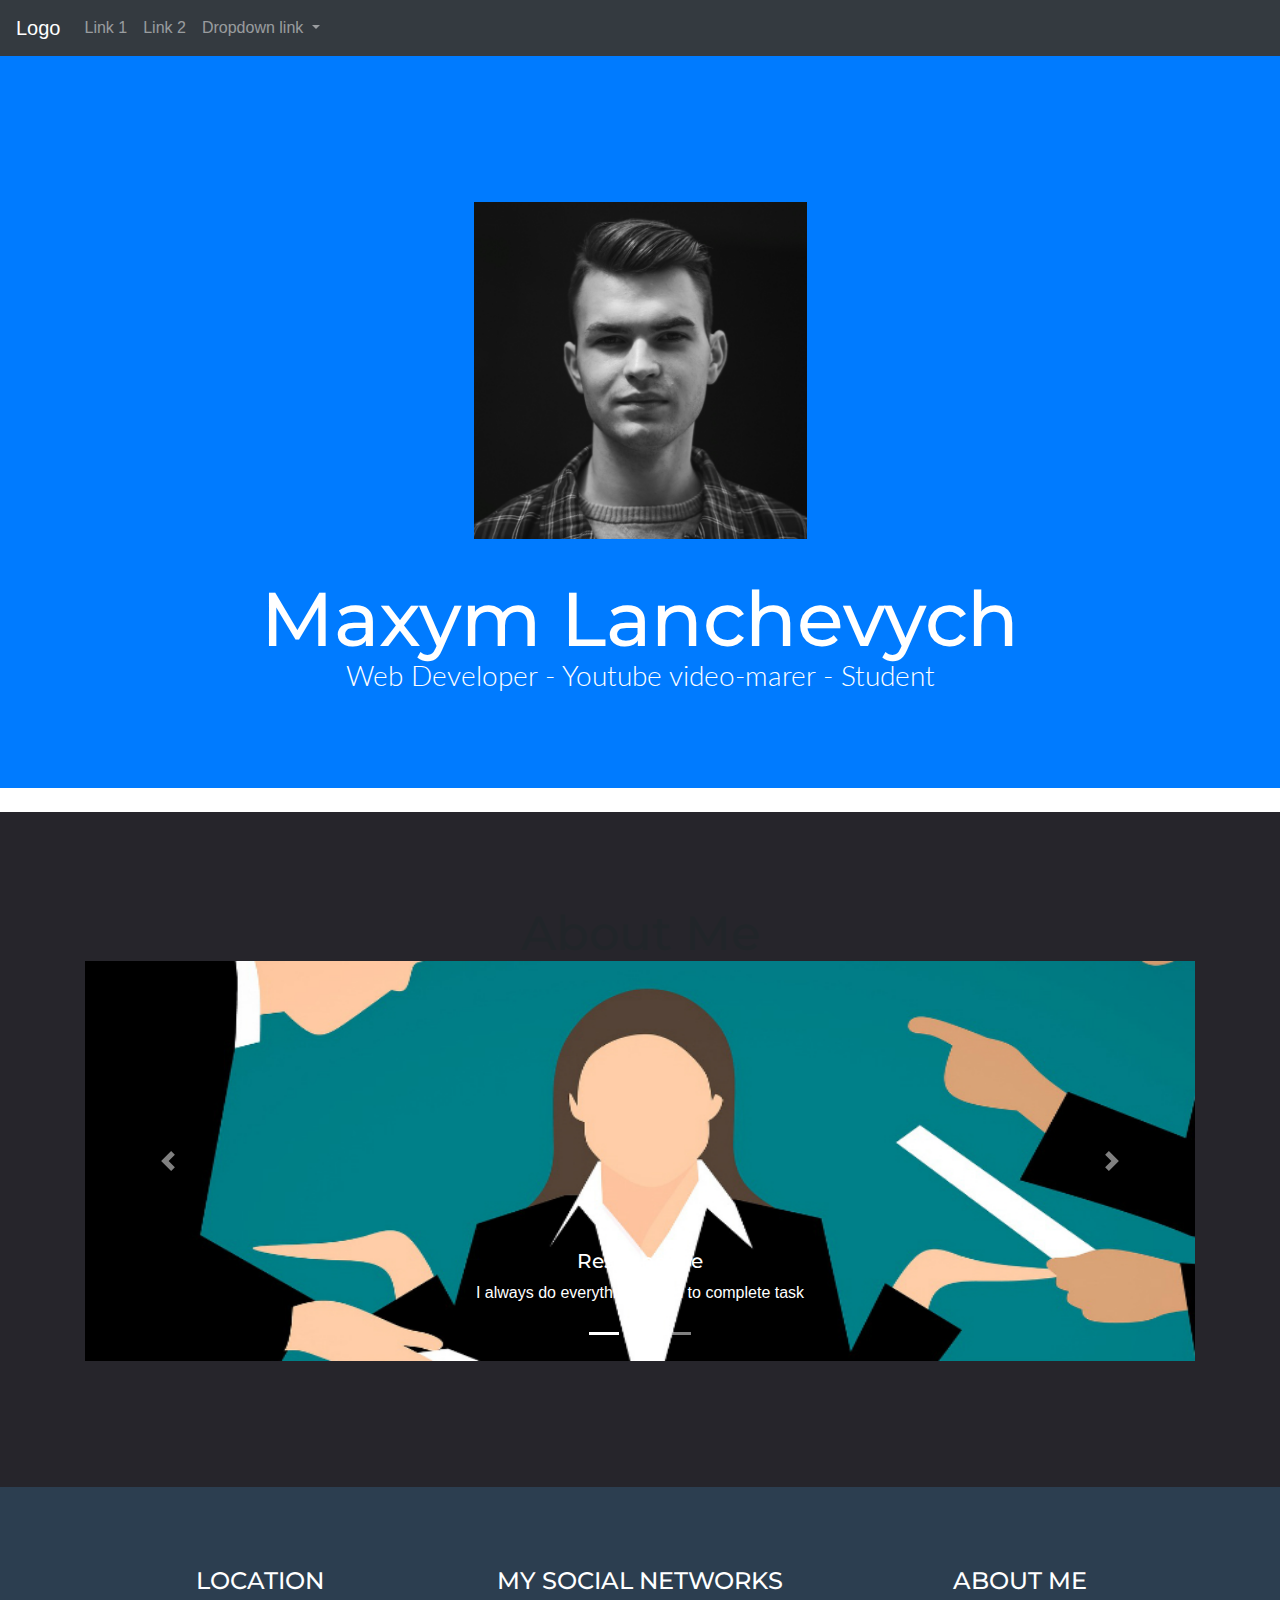
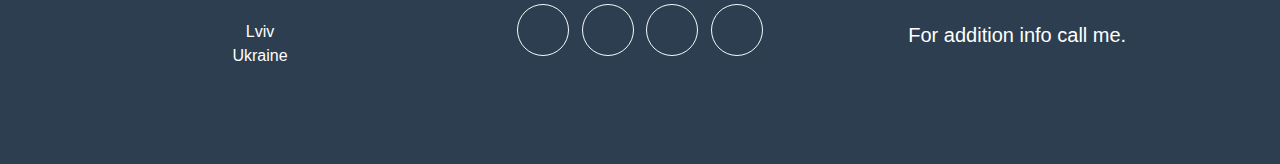
==== index.html @ 217faaae "Add base project with first page" ====
<!DOCTYPE html>
<!doctype html>
<html lang="en">
  <head>
    <meta charset="utf-8">
    <meta name="viewport" content="width=device-width, initial-scale=1, shrink-to-fit=no">
    <link rel="stylesheet" href="css\index.css">
    <link rel="stylesheet" href="css\bootstrap.min.css">
    <link rel="stylesheet" href="https://stackpath.bootstrapcdn.com/bootstrap/4.5.2/css/bootstrap.min.css" integrity="sha384-JcKb8q3iqJ61gNV9KGb8thSsNjpSL0n8PARn9HuZOnIxN0hoP+VmmDGMN5t9UJ0Z" crossorigin="anonymous">

    <title>Hello, world!</title>
  </head>
  <body>
    <nav class="navbar navbar-expand-sm bg-dark navbar-dark fixed-top">
      <a class="navbar-brand" href="#">Logo</a>
    
      <ul class="navbar-nav">
        <li class="nav-item">
          <a class="nav-link" href="#">Link 1</a>
        </li>
        <li class="nav-item">
          <a class="nav-link" href="#">Link 2</a>
        </li>
    
        <li class="nav-item dropdown">
          <a class="nav-link dropdown-toggle" href="#" id="navbardrop" data-toggle="dropdown">
            Dropdown link
          </a>
          <div class="dropdown-menu">
            <a class="dropdown-item" href="#">Link 1</a>
            <a class="dropdown-item" href="#">Link 2</a>
            <a class="dropdown-item" href="#">Link 3</a>
          </div>
        </li>
      </ul>
    </nav>
    <header class="masthead bg-primary text-white text-center">
      <div class="container"><img class="img-fluid d-block mx-auto mb-5" id = "mainPhoto" src="img\DSC07925-3.jpg">
          <h1>Maxym Lanchevych</h1>
          <h2 class="font-weight-light mb-0">Web Developer - Youtube video-marer - Student</h2>
      </div>
  </header>
    <br>
      <section class="AboutSection">
    <div class="container About">
      <h2 class="text-center">About Me</h2>
      <div id="carouselExampleIndicators" class="carousel slide" data-ride="carousel">
        <ol class="carousel-indicators">
          <li data-target="#carouselExampleIndicators" data-slide-to="0" class="active"></li>
          <li data-target="#carouselExampleIndicators" data-slide-to="1"></li>
          <li data-target="#carouselExampleIndicators" data-slide-to="2"></li>
        </ol>
        <div class="carousel-inner">
          <div class="carousel-item active">
            <img src="img\who-is-who2.jpg" class="d-block w-100 imgSet" alt="...">
            <div class="carousel-caption d-none d-md-block">
              <h5>Responsible</h5>
              <p> I always do everything I need to complete task </p>
            </div>
          </div>
          <div class="carousel-item">
            <img src="img\DSC07925-3.jpg" class="d-block w-100 imgSet" alt="...">
            <div class="carousel-caption d-none d-md-block">
              <h5>Second slide label</h5>
              <p>Praesent commodo cursus magna, vel scelerisque nisl consectetur.</p>
            </div>
          </div>
          <div class="carousel-item">
            <img src="img\DSC07925-3.jpg" class="d-block w-100 imgSet" alt="...">
            <div class="carousel-caption d-none d-md-block">
              <h5>Third slide label</h5>
              <p>Praesent commodo cursus magna, vel scelerisque nisl consectetur.</p>
            </div>
          </div>
        </div>
        <a class="carousel-control-prev" href="#carouselExampleIndicators" role="button" data-slide="prev">
          <span class="carousel-control-prev-icon" aria-hidden="true"></span>
          <span class="sr-only">Previous</span>
        </a>
        <a class="carousel-control-next" href="#carouselExampleIndicators" role="button" data-slide="next">
          <span class="carousel-control-next-icon" aria-hidden="true"></span>
          <span class="sr-only">Next</span>
        </a>
      </div>
    </div>
  </section>
    <footer class="footer text-center">
      <div class="container">
          <div class="row">
              <div class="col-md-4 mb-5 mb-lg-0">
                  <h4 class="text-uppercase mb-4">Location</h4>
                  <p>Lviv<br>Ukraine</p>
              </div>
              <div class="col-md-4 mb-5 mb-lg-0">
                  <h4 class="text-uppercase">My social networks</h4>
                  <ul class="list-inline">
                      <li class="list-inline-item"><a class="btn btn-outline-light btn-social text-center rounded-circle" role="button" href="#"><i class="fa fa-facebook fa-fw"></i></a></li>
                      <li class="list-inline-item"><a class="btn btn-outline-light btn-social text-center rounded-circle" role="button" href="#"><i class="fa fa-google-plus fa-fw"></i></a></li>
                      <li class="list-inline-item"><a class="btn btn-outline-light btn-social text-center rounded-circle" role="button" href="#"><i class="fa fa-twitter fa-fw"></i></a></li>
                      <li class="list-inline-item"><a class="btn btn-outline-light btn-social text-center rounded-circle" role="button" href="#"><i class="fa fa-dribbble fa-fw"></i></a></li>
                  </ul>
              </div>
              <div class="col-md-4">
                  <h4 class="text-uppercase mb-4">About Me</h4>
                  <p class="lead mb-0"><span>For addition info call me.&nbsp;</span></p>
              </div>
          </div>
      </div>
  </footer>
    <script src="js\index.js"></script>
    <script src="https://code.jquery.com/jquery-3.5.1.slim.min.js" integrity="sha384-DfXdz2htPH0lsSSs5nCTpuj/zy4C+OGpamoFVy38MVBnE+IbbVYUew+OrCXaRkfj" crossorigin="anonymous"></script>
    <script src="https://cdn.jsdelivr.net/npm/popper.js@1.16.1/dist/umd/popper.min.js" integrity="sha384-9/reFTGAW83EW2RDu2S0VKaIzap3H66lZH81PoYlFhbGU+6BZp6G7niu735Sk7lN" crossorigin="anonymous"></script>
    <script src="https://stackpath.bootstrapcdn.com/bootstrap/4.5.2/js/bootstrap.min.js" integrity="sha384-B4gt1jrGC7Jh4AgTPSdUtOBvfO8shuf57BaghqFfPlYxofvL8/KUEfYiJOMMV+rV" crossorigin="anonymous"></script>
  </body>
</html>
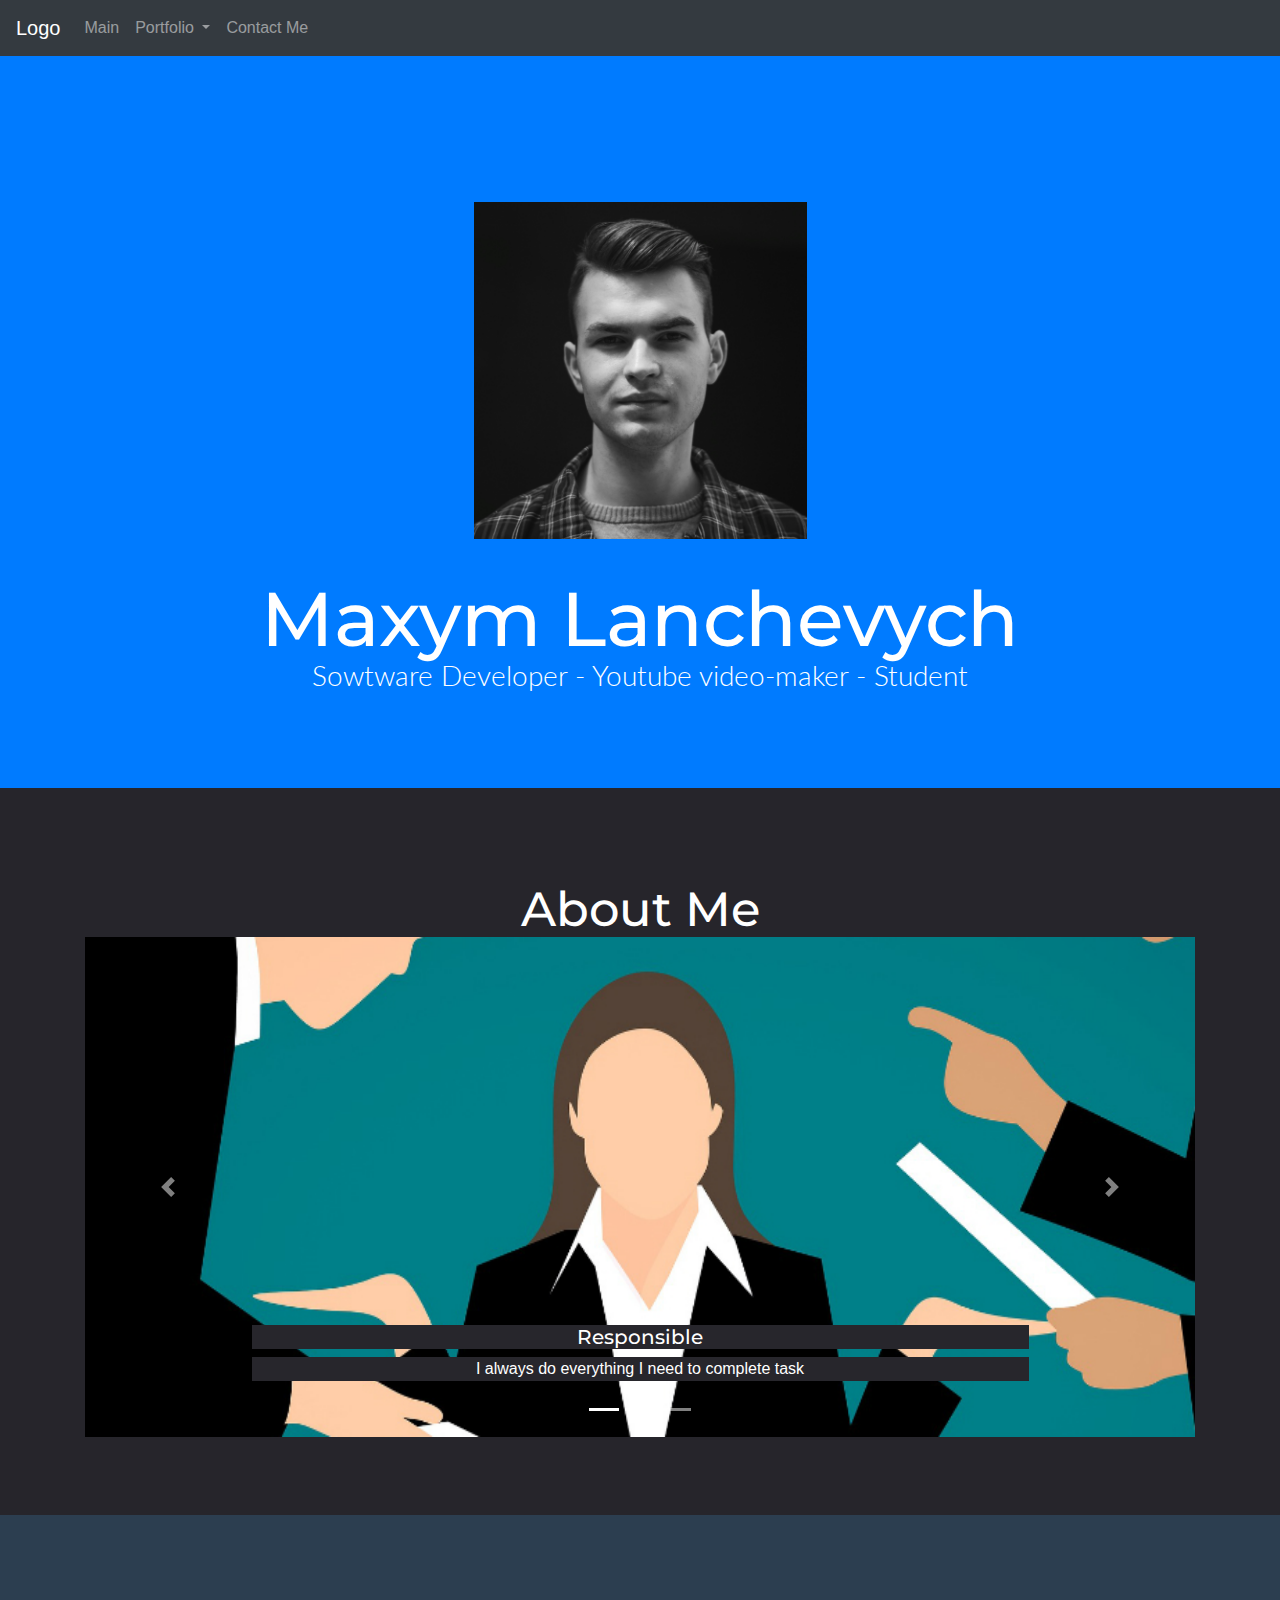
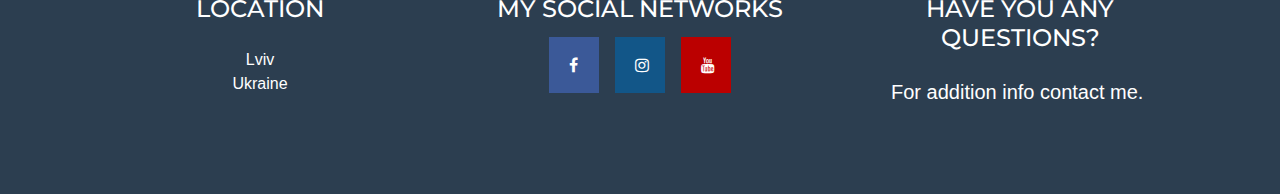
==== commit 7c079e38: "Fix main page" ====
--- a/index.html
+++ b/index.html
@@ -7,8 +7,8 @@
     <link rel="stylesheet" href="css\index.css">
     <link rel="stylesheet" href="css\bootstrap.min.css">
     <link rel="stylesheet" href="https://stackpath.bootstrapcdn.com/bootstrap/4.5.2/css/bootstrap.min.css" integrity="sha384-JcKb8q3iqJ61gNV9KGb8thSsNjpSL0n8PARn9HuZOnIxN0hoP+VmmDGMN5t9UJ0Z" crossorigin="anonymous">
-
-    <title>Hello, world!</title>
+    <link rel="stylesheet" href="https://cdnjs.cloudflare.com/ajax/libs/font-awesome/4.7.0/css/font-awesome.min.css">
+    <title>Maxym Lanchevych Webpage</title>
   </head>
   <body>
     <nav class="navbar navbar-expand-sm bg-dark navbar-dark fixed-top">
@@ -16,15 +16,11 @@
     
       <ul class="navbar-nav">
         <li class="nav-item">
-          <a class="nav-link" href="#">Link 1</a>
+          <a class="nav-link" href="#">Main</a>
         </li>
-        <li class="nav-item">
-          <a class="nav-link" href="#">Link 2</a>
-        </li>
-    
         <li class="nav-item dropdown">
           <a class="nav-link dropdown-toggle" href="#" id="navbardrop" data-toggle="dropdown">
-            Dropdown link
+          Portfolio
           </a>
           <div class="dropdown-menu">
             <a class="dropdown-item" href="#">Link 1</a>
@@ -32,18 +28,20 @@
             <a class="dropdown-item" href="#">Link 3</a>
           </div>
         </li>
+        <li class="nav-item">
+          <a class="nav-link" href="#">Contact Me</a>
+        </li>
       </ul>
     </nav>
     <header class="masthead bg-primary text-white text-center">
       <div class="container"><img class="img-fluid d-block mx-auto mb-5" id = "mainPhoto" src="img\DSC07925-3.jpg">
           <h1>Maxym Lanchevych</h1>
-          <h2 class="font-weight-light mb-0">Web Developer - Youtube video-marer - Student</h2>
+          <h2 class="font-weight-light mb-0">Sowtware Developer - Youtube video-maker - Student</h2>
       </div>
   </header>
-    <br>
       <section class="AboutSection">
     <div class="container About">
-      <h2 class="text-center">About Me</h2>
+      <h2 class="text-center H2">About Me</h2>
       <div id="carouselExampleIndicators" class="carousel slide" data-ride="carousel">
         <ol class="carousel-indicators">
           <li data-target="#carouselExampleIndicators" data-slide-to="0" class="active"></li>
@@ -54,22 +52,22 @@
           <div class="carousel-item active">
             <img src="img\who-is-who2.jpg" class="d-block w-100 imgSet" alt="...">
             <div class="carousel-caption d-none d-md-block">
-              <h5>Responsible</h5>
-              <p> I always do everything I need to complete task </p>
+              <h5 class="CarouselText">Responsible</h5>
+              <p class="CarouselText"> I always do everything I need to complete task </p>
             </div>
           </div>
           <div class="carousel-item">
-            <img src="img\DSC07925-3.jpg" class="d-block w-100 imgSet" alt="...">
+            <img src="img\iStock-498276782web.jpg" class="d-block w-100 imgSet" alt="...">
             <div class="carousel-caption d-none d-md-block">
-              <h5>Second slide label</h5>
-              <p>Praesent commodo cursus magna, vel scelerisque nisl consectetur.</p>
+              <h5 class="CarouselText">Sociable</h5>
+              <p class="CarouselText">I like to communicate with others.</p>
             </div>
           </div>
           <div class="carousel-item">
-            <img src="img\DSC07925-3.jpg" class="d-block w-100 imgSet" alt="...">
+            <img src="img\4.jpg" class="d-block w-100 imgSet" alt="...">
             <div class="carousel-caption d-none d-md-block">
-              <h5>Third slide label</h5>
-              <p>Praesent commodo cursus magna, vel scelerisque nisl consectetur.</p>
+              <h5 class="CarouselText">Generous</h5>
+              <p class="CarouselText">Always try to help others.</p>
             </div>
           </div>
         </div>
@@ -94,15 +92,14 @@
               <div class="col-md-4 mb-5 mb-lg-0">
                   <h4 class="text-uppercase">My social networks</h4>
                   <ul class="list-inline">
-                      <li class="list-inline-item"><a class="btn btn-outline-light btn-social text-center rounded-circle" role="button" href="#"><i class="fa fa-facebook fa-fw"></i></a></li>
-                      <li class="list-inline-item"><a class="btn btn-outline-light btn-social text-center rounded-circle" role="button" href="#"><i class="fa fa-google-plus fa-fw"></i></a></li>
-                      <li class="list-inline-item"><a class="btn btn-outline-light btn-social text-center rounded-circle" role="button" href="#"><i class="fa fa-twitter fa-fw"></i></a></li>
-                      <li class="list-inline-item"><a class="btn btn-outline-light btn-social text-center rounded-circle" role="button" href="#"><i class="fa fa-dribbble fa-fw"></i></a></li>
+                      <li class="list-inline-item"><a href="#" class="fa fa-facebook"></a></li>
+                      <li class="list-inline-item"><a href="#" class="fa fa-instagram"></a></li>
+                      <li class="list-inline-item"><a href="#" class="fa fa-youtube"></a></li>
                   </ul>
               </div>
               <div class="col-md-4">
-                  <h4 class="text-uppercase mb-4">About Me</h4>
-                  <p class="lead mb-0"><span>For addition info call me.&nbsp;</span></p>
+                  <h4 class="text-uppercase mb-4">Have you any questions?</h4>
+                  <p class="lead mb-0"><span>For addition info contact me.&nbsp;</span></p>
               </div>
           </div>
       </div>
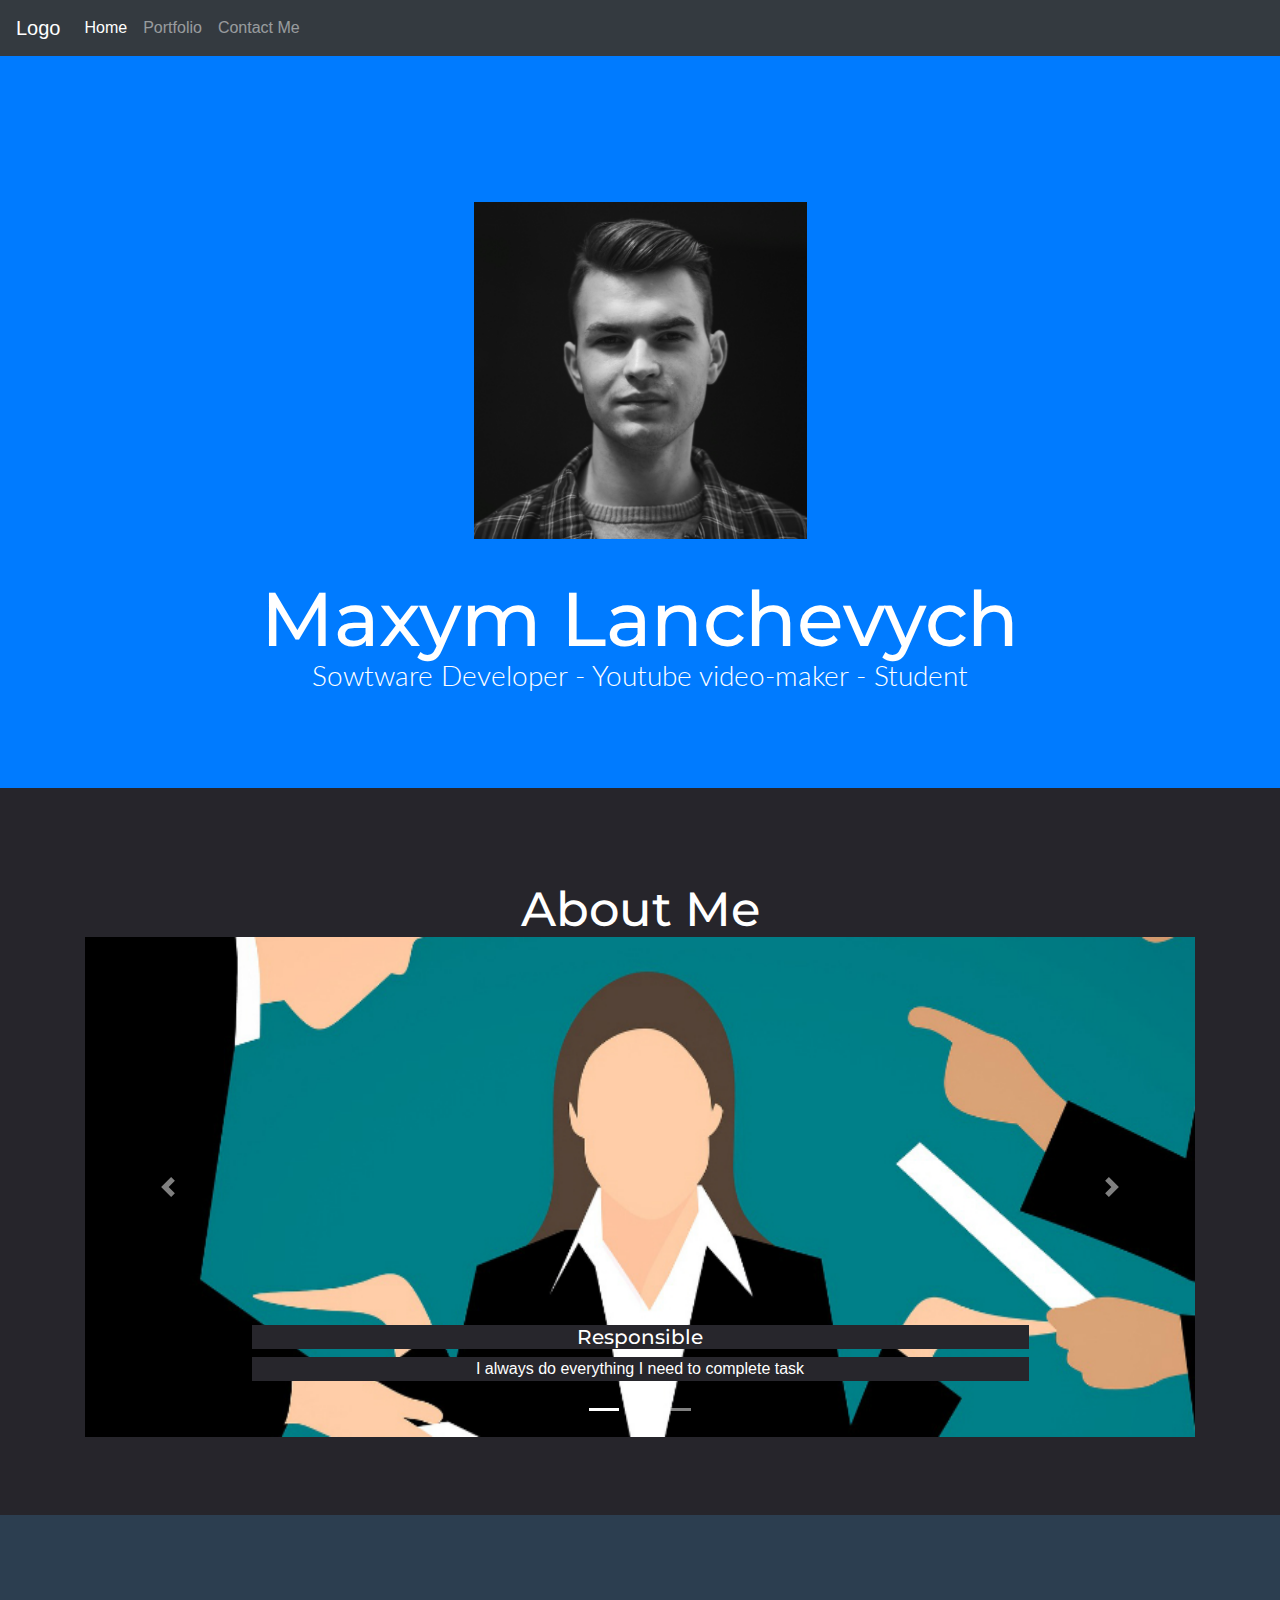
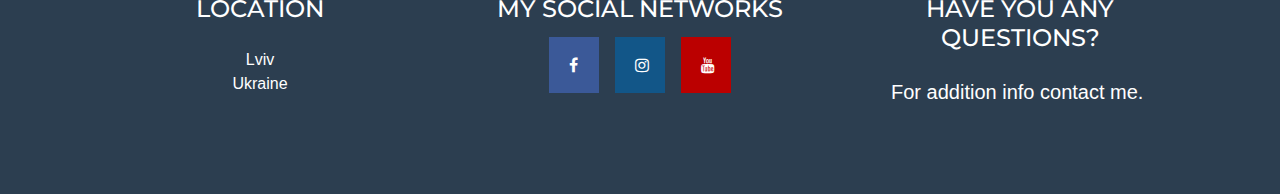
==== commit 800dd982: "Add contactme page" ====
--- a/index.html
+++ b/index.html
@@ -12,26 +12,17 @@
   </head>
   <body>
     <nav class="navbar navbar-expand-sm bg-dark navbar-dark fixed-top">
-      <a class="navbar-brand" href="#">Logo</a>
-    
-      <ul class="navbar-nav">
-        <li class="nav-item">
-          <a class="nav-link" href="#">Main</a>
-        </li>
-        <li class="nav-item dropdown">
-          <a class="nav-link dropdown-toggle" href="#" id="navbardrop" data-toggle="dropdown">
-          Portfolio
-          </a>
-          <div class="dropdown-menu">
-            <a class="dropdown-item" href="#">Link 1</a>
-            <a class="dropdown-item" href="#">Link 2</a>
-            <a class="dropdown-item" href="#">Link 3</a>
-          </div>
-        </li>
-        <li class="nav-item">
-          <a class="nav-link" href="#">Contact Me</a>
-        </li>
-      </ul>
+      <a class="navbar-brand" href="index.html">Logo</a>
+      <button type="button" class="navbar-toggler" data-toggle="collapse" data-target="#navbarCollapse">
+        <span class="navbar-toggler-icon"></span>
+    </button>
+    <div class="collapse navbar-collapse" id="navbarCollapse">
+      <div class="navbar-nav">
+          <a href="index.html" class="nav-item nav-link active">Home</a>
+          <a href="portfolio.html" class="nav-item nav-link">Portfolio</a>
+          <a href="contact.html" class="nav-item nav-link">Contact Me</a>
+      </div>
+    </div>
     </nav>
     <header class="masthead bg-primary text-white text-center">
       <div class="container"><img class="img-fluid d-block mx-auto mb-5" id = "mainPhoto" src="img\DSC07925-3.jpg">
